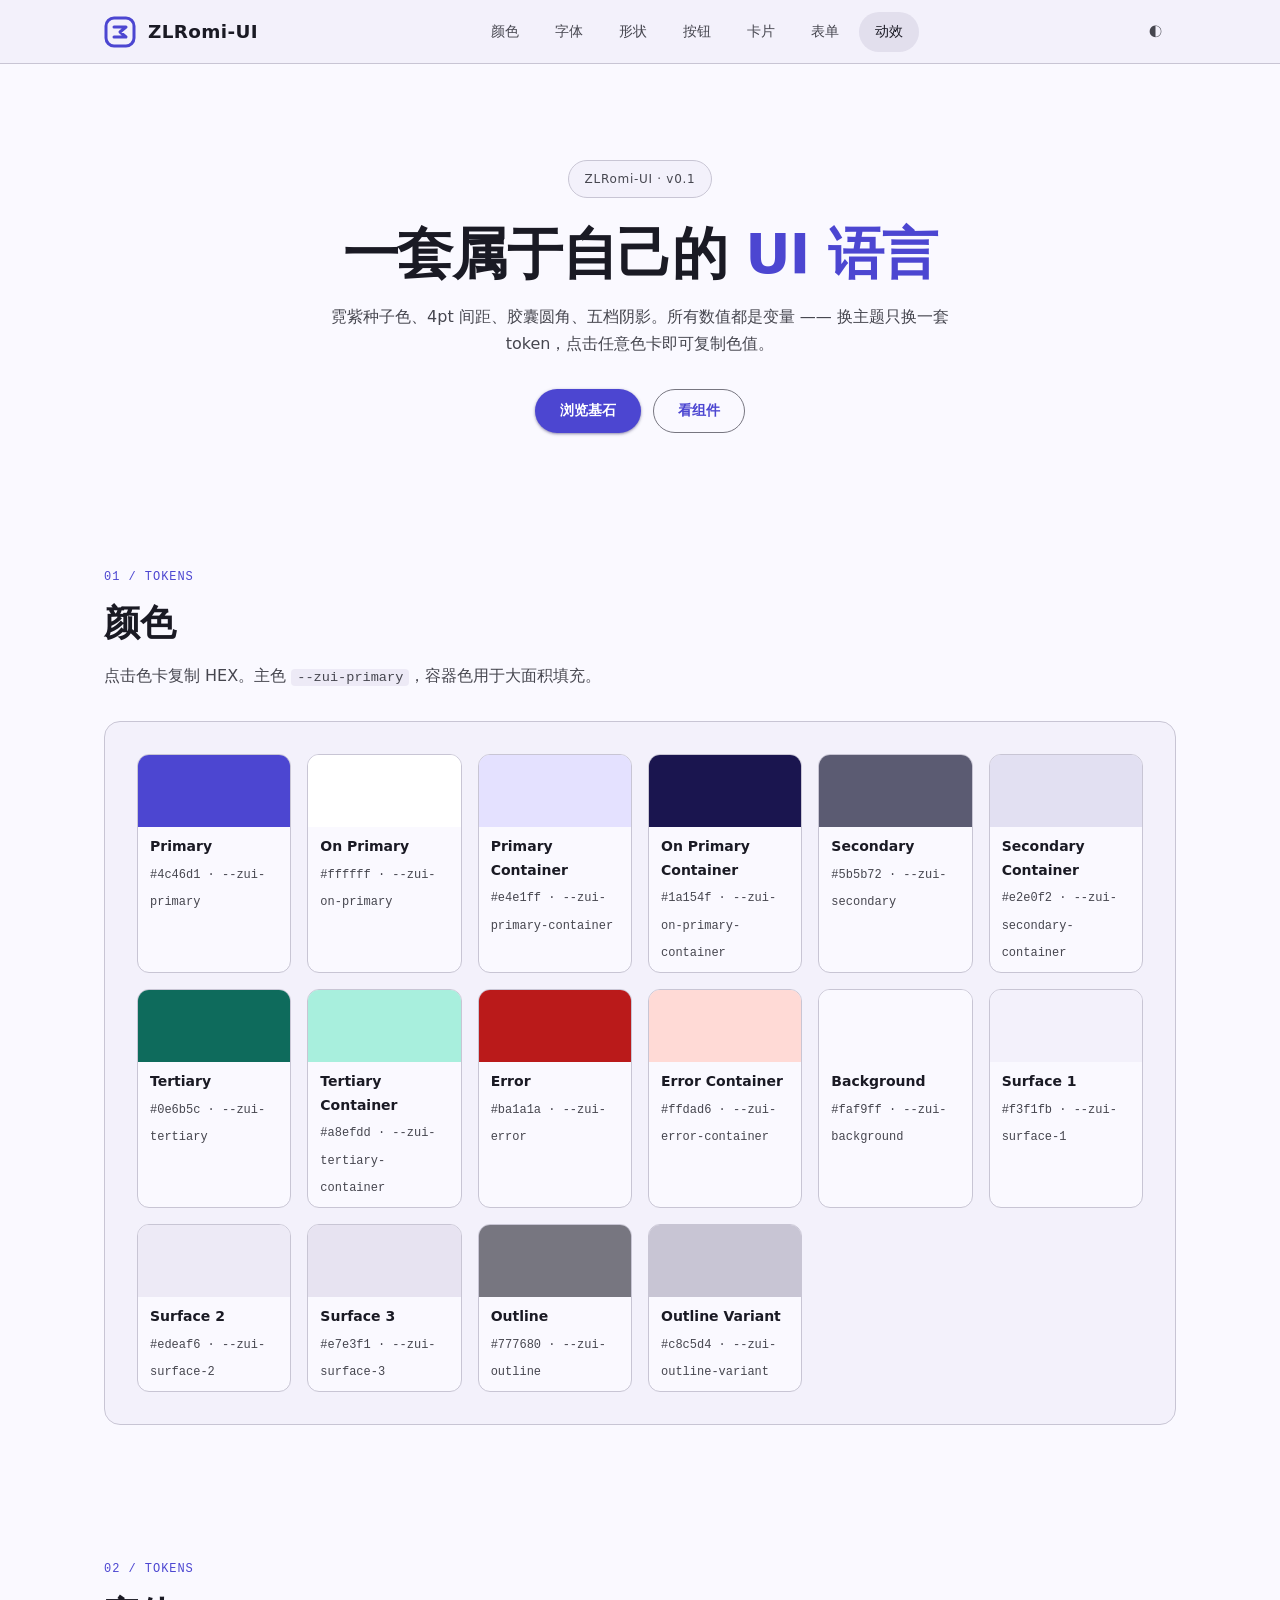
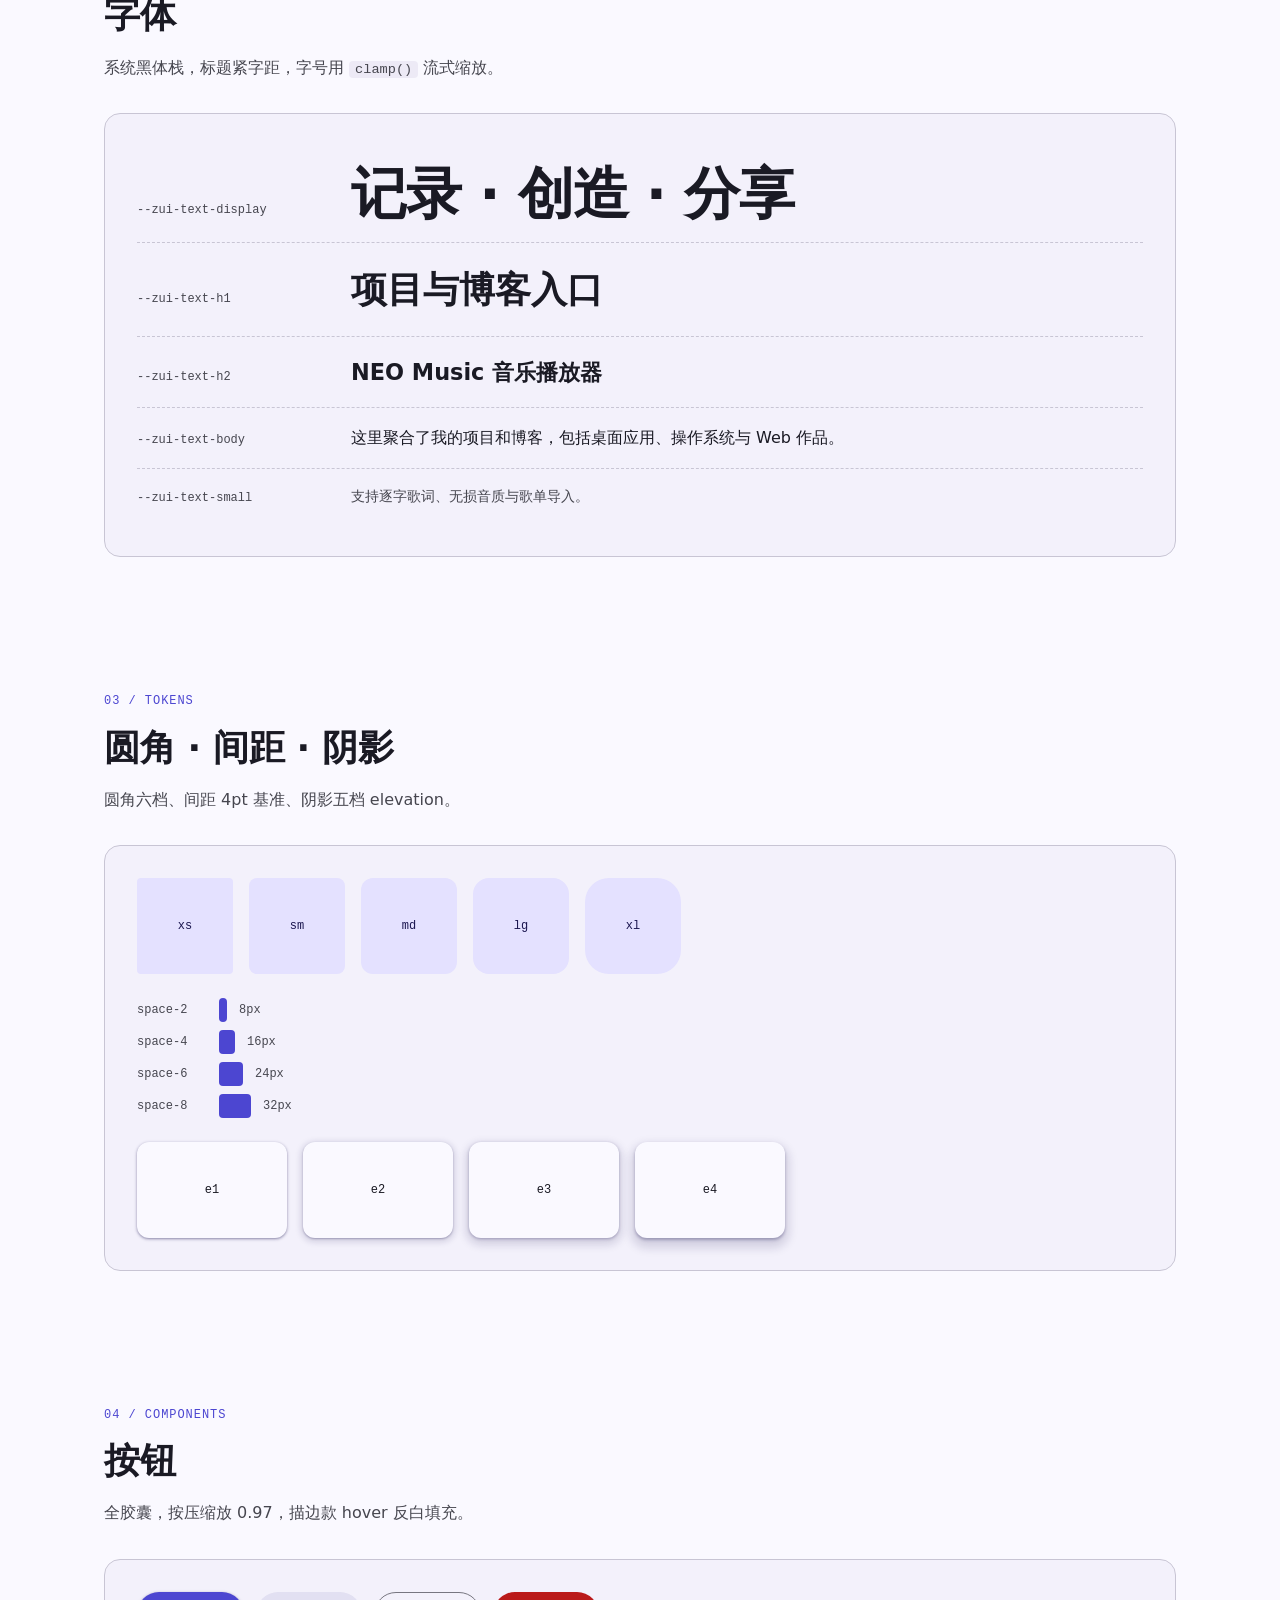
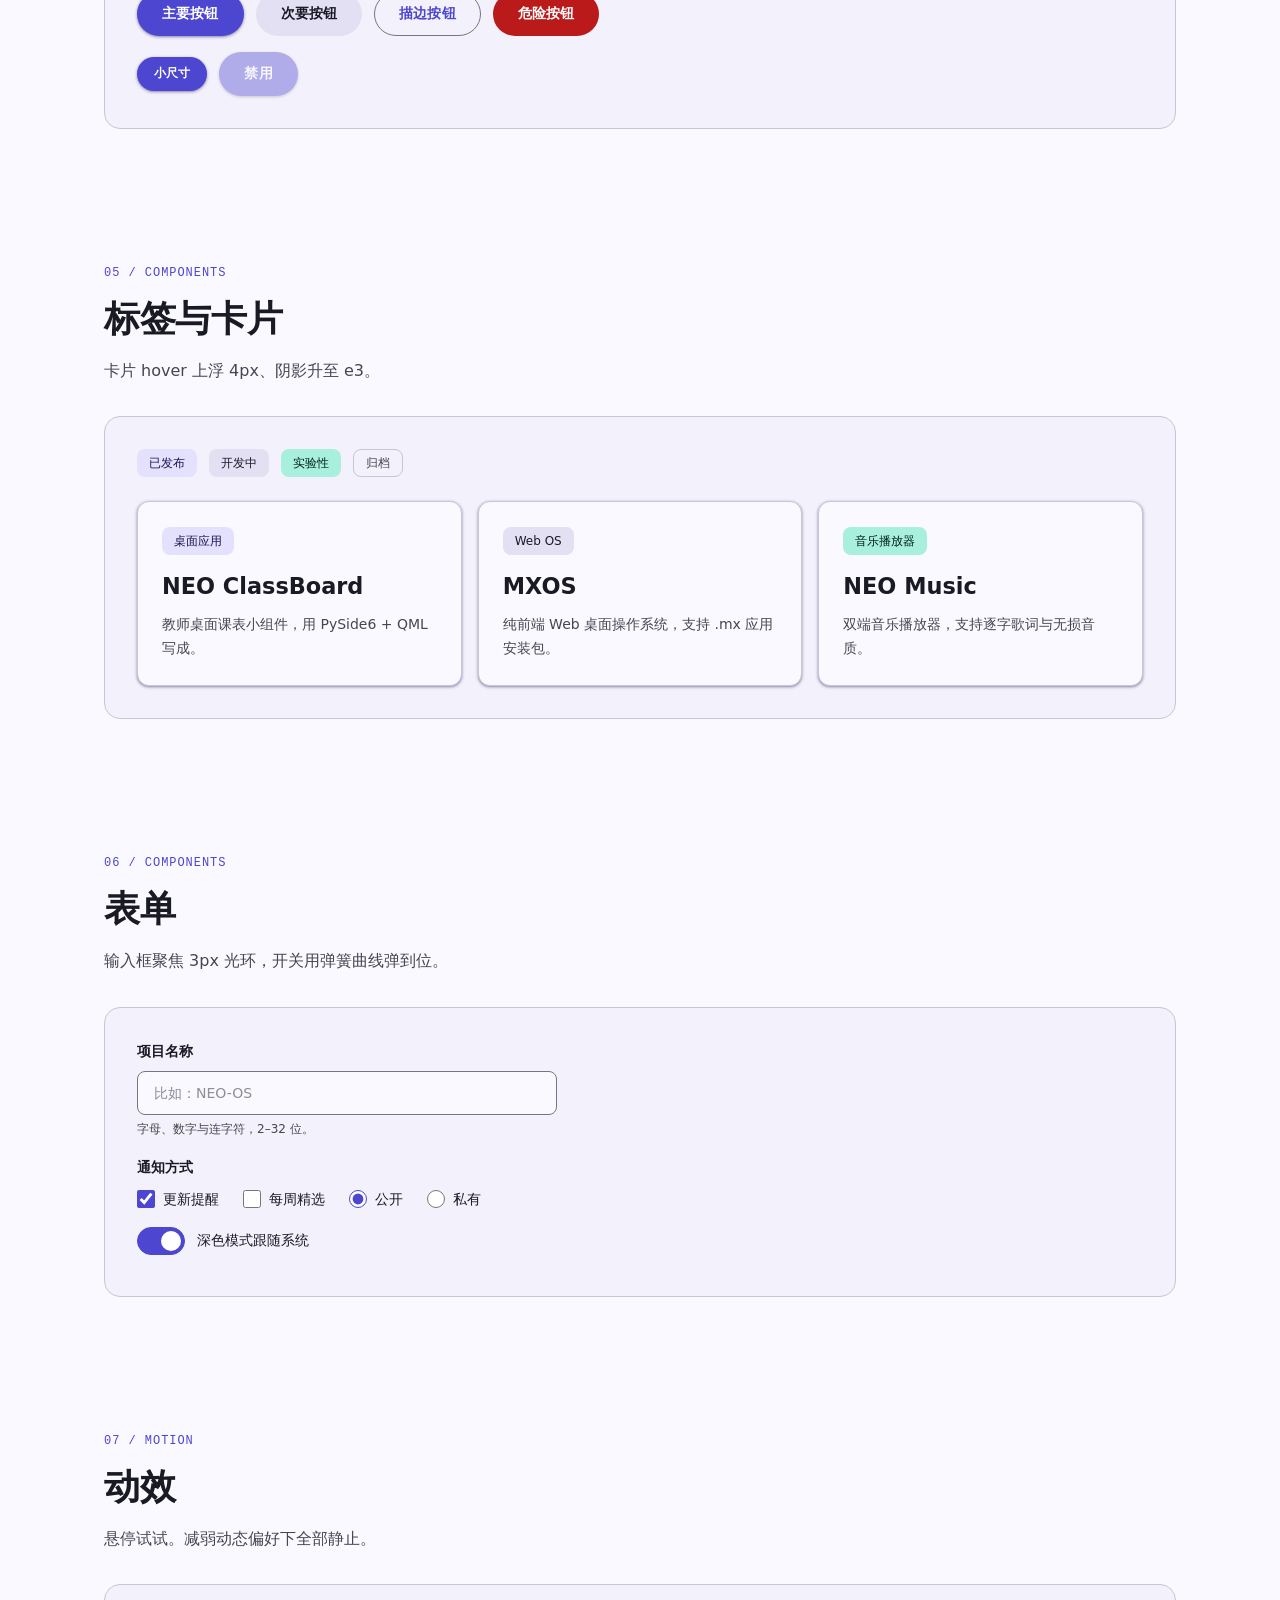
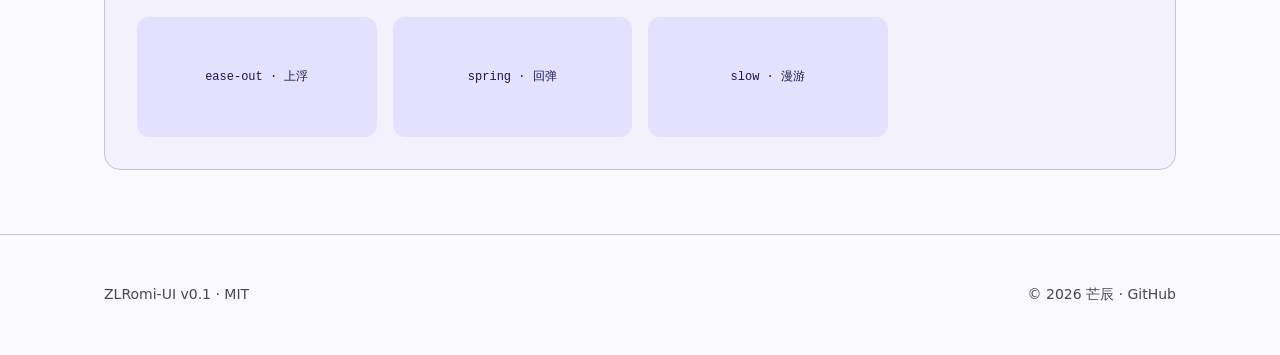
==== index.html @ 5df8fd7f "初始设计系统站：tokens、组件展示、明暗主题、动效" ====
<!DOCTYPE html>
<html lang="zh-CN" data-theme="light">
<head>
  <meta charset="UTF-8">
  <meta name="viewport" content="width=device-width, initial-scale=1.0">
  <meta name="description" content="ZLRomi-UI — 芒辰的个人 UI 设计系统：设计基石、组件与动效展示">
  <meta name="theme-color" content="#4c46d1" media="(prefers-color-scheme: light)">
  <meta name="theme-color" content="#12121a" media="(prefers-color-scheme: dark)">
  <link rel="icon" type="image/svg+xml" href="logo.svg">
  <title>ZLRomi-UI — 个人设计系统</title>
  <link rel="stylesheet" href="css/tokens.css">
  <link rel="stylesheet" href="css/components.css">
</head>
<body id="top">
  <header class="zui-header">
    <div class="zui-container zui-header-inner">
      <a href="#top" class="zui-brand">
        <svg class="zui-logo" width="32" height="32" viewBox="0 0 32 32" fill="none" xmlns="http://www.w3.org/2000/svg" aria-hidden="true">
          <rect x="2" y="2" width="28" height="28" rx="8" stroke="currentColor" stroke-width="3"/>
          <path d="M10 11h12l-6 5 6 5H10" stroke="currentColor" stroke-width="3" stroke-linecap="round" stroke-linejoin="round"/>
        </svg>
        <span>ZLRomi-UI</span>
      </a>
      <nav class="zui-nav" aria-label="主导航">
        <a href="#color" class="zui-nav-link">颜色</a>
        <a href="#type" class="zui-nav-link">字体</a>
        <a href="#shape" class="zui-nav-link">形状</a>
        <a href="#buttons" class="zui-nav-link">按钮</a>
        <a href="#cards" class="zui-nav-link">卡片</a>
        <a href="#forms" class="zui-nav-link">表单</a>
        <a href="#motion" class="zui-nav-link">动效</a>
      </nav>
      <div>
        <button class="zui-icon-btn" id="themeToggle" aria-label="切换主题" title="切换主题">◐</button>
        <button class="zui-icon-btn zui-menu-btn" id="menuToggle" aria-label="打开菜单" aria-expanded="false">☰</button>
      </div>
    </div>
  </header>

  <main>
    <section class="zui-hero">
      <div class="zui-container">
        <span class="zui-eyebrow">ZLRomi-UI · v0.1</span>
        <h1 class="zui-hero-title">一套属于自己的 <span class="accent">UI 语言</span></h1>
        <p class="zui-hero-sub">
          霓紫种子色、4pt 间距、胶囊圆角、五档阴影。所有数值都是变量 ——
          换主题只换一套 token，点击任意色卡即可复制色值。
        </p>
        <div class="zui-hero-actions">
          <a href="#color" class="zui-btn zui-btn-primary">浏览基石</a>
          <a href="#buttons" class="zui-btn zui-btn-outline">看组件</a>
        </div>
      </div>
    </section>

    <section class="zui-section" id="color">
      <div class="zui-container">
        <div class="zui-section-head zui-reveal">
          <span class="zui-section-index">01 / TOKENS</span>
          <h2 class="zui-section-title">颜色</h2>
          <p class="zui-section-desc">点击色卡复制 HEX。主色 <code>--zui-primary</code>，容器色用于大面积填充。</p>
        </div>
        <div class="zui-demo zui-reveal" style="--zui-reveal-delay: 80ms">
          <div class="zui-swatches" id="swatches"></div>
        </div>
      </div>
    </section>

    <section class="zui-section" id="type">
      <div class="zui-container">
        <div class="zui-section-head zui-reveal">
          <span class="zui-section-index">02 / TOKENS</span>
          <h2 class="zui-section-title">字体</h2>
          <p class="zui-section-desc">系统黑体栈，标题紧字距，字号用 <code>clamp()</code> 流式缩放。</p>
        </div>
        <div class="zui-demo zui-reveal" style="--zui-reveal-delay: 80ms">
          <div class="zui-type-row"><span class="zui-type-tag">--zui-text-display</span><span class="zui-type-display">记录 · 创造 · 分享</span></div>
          <div class="zui-type-row"><span class="zui-type-tag">--zui-text-h1</span><span class="zui-type-h1">项目与博客入口</span></div>
          <div class="zui-type-row"><span class="zui-type-tag">--zui-text-h2</span><span class="zui-type-h2">NEO Music 音乐播放器</span></div>
          <div class="zui-type-row"><span class="zui-type-tag">--zui-text-body</span><span class="zui-type-body">这里聚合了我的项目和博客，包括桌面应用、操作系统与 Web 作品。</span></div>
          <div class="zui-type-row"><span class="zui-type-tag">--zui-text-small</span><span class="zui-type-small">支持逐字歌词、无损音质与歌单导入。</span></div>
        </div>
      </div>
    </section>

    <section class="zui-section" id="shape">
      <div class="zui-container">
        <div class="zui-section-head zui-reveal">
          <span class="zui-section-index">03 / TOKENS</span>
          <h2 class="zui-section-title">圆角 · 间距 · 阴影</h2>
          <p class="zui-section-desc">圆角六档、间距 4pt 基准、阴影五档 elevation。</p>
        </div>
        <div class="zui-demo zui-reveal" style="--zui-reveal-delay: 80ms">
          <div class="zui-shape-row" style="margin-bottom: 24px">
            <div class="zui-shape-box" style="border-radius: var(--zui-radius-xs)">xs</div>
            <div class="zui-shape-box" style="border-radius: var(--zui-radius-sm)">sm</div>
            <div class="zui-shape-box" style="border-radius: var(--zui-radius-md)">md</div>
            <div class="zui-shape-box" style="border-radius: var(--zui-radius-lg)">lg</div>
            <div class="zui-shape-box" style="border-radius: var(--zui-radius-xl)">xl</div>
          </div>
          <div style="margin-bottom: 24px">
            <div class="zui-space-bar"><span style="min-width: 70px">space-2</span><div class="zui-space-block" style="width: var(--zui-space-2)"></div><span>8px</span></div>
            <div class="zui-space-bar"><span style="min-width: 70px">space-4</span><div class="zui-space-block" style="width: var(--zui-space-4)"></div><span>16px</span></div>
            <div class="zui-space-bar"><span style="min-width: 70px">space-6</span><div class="zui-space-block" style="width: var(--zui-space-6)"></div><span>24px</span></div>
            <div class="zui-space-bar"><span style="min-width: 70px">space-8</span><div class="zui-space-block" style="width: var(--zui-space-8)"></div><span>32px</span></div>
          </div>
          <div class="zui-elev-row">
            <div class="zui-elev-box" style="box-shadow: var(--zui-elevation-1)">e1</div>
            <div class="zui-elev-box" style="box-shadow: var(--zui-elevation-2)">e2</div>
            <div class="zui-elev-box" style="box-shadow: var(--zui-elevation-3)">e3</div>
            <div class="zui-elev-box" style="box-shadow: var(--zui-elevation-4)">e4</div>
          </div>
        </div>
      </div>
    </section>

    <section class="zui-section" id="buttons">
      <div class="zui-container">
        <div class="zui-section-head zui-reveal">
          <span class="zui-section-index">04 / COMPONENTS</span>
          <h2 class="zui-section-title">按钮</h2>
          <p class="zui-section-desc">全胶囊，按压缩放 0.97，描边款 hover 反白填充。</p>
        </div>
        <div class="zui-demo zui-reveal" style="--zui-reveal-delay: 80ms">
          <div class="zui-btn-row">
            <button class="zui-btn zui-btn-primary">主要按钮</button>
            <button class="zui-btn zui-btn-secondary">次要按钮</button>
            <button class="zui-btn zui-btn-outline">描边按钮</button>
            <button class="zui-btn zui-btn-danger">危险按钮</button>
          </div>
          <div class="zui-btn-row">
            <button class="zui-btn zui-btn-primary zui-btn-sm">小尺寸</button>
            <button class="zui-btn zui-btn-primary" disabled>禁用</button>
          </div>
        </div>
      </div>
    </section>

    <section class="zui-section" id="cards">
      <div class="zui-container">
        <div class="zui-section-head zui-reveal">
          <span class="zui-section-index">05 / COMPONENTS</span>
          <h2 class="zui-section-title">标签与卡片</h2>
          <p class="zui-section-desc">卡片 hover 上浮 4px、阴影升至 e3。</p>
        </div>
        <div class="zui-demo zui-reveal" style="--zui-reveal-delay: 80ms">
          <div class="zui-btn-row" style="margin-bottom: 24px">
            <span class="zui-chip zui-chip-primary">已发布</span>
            <span class="zui-chip zui-chip-secondary">开发中</span>
            <span class="zui-chip zui-chip-tertiary">实验性</span>
            <span class="zui-chip zui-chip-outline">归档</span>
          </div>
          <div class="zui-cards">
            <article class="zui-card">
              <span class="zui-chip zui-chip-primary">桌面应用</span>
              <h3 class="zui-card-title">NEO ClassBoard</h3>
              <p class="zui-card-text">教师桌面课表小组件，用 PySide6 + QML 写成。</p>
            </article>
            <article class="zui-card">
              <span class="zui-chip zui-chip-secondary">Web OS</span>
              <h3 class="zui-card-title">MXOS</h3>
              <p class="zui-card-text">纯前端 Web 桌面操作系统，支持 .mx 应用安装包。</p>
            </article>
            <article class="zui-card">
              <span class="zui-chip zui-chip-tertiary">音乐播放器</span>
              <h3 class="zui-card-title">NEO Music</h3>
              <p class="zui-card-text">双端音乐播放器，支持逐字歌词与无损音质。</p>
            </article>
          </div>
        </div>
      </div>
    </section>

    <section class="zui-section" id="forms">
      <div class="zui-container">
        <div class="zui-section-head zui-reveal">
          <span class="zui-section-index">06 / COMPONENTS</span>
          <h2 class="zui-section-title">表单</h2>
          <p class="zui-section-desc">输入框聚焦 3px 光环，开关用弹簧曲线弹到位。</p>
        </div>
        <div class="zui-demo zui-reveal" style="--zui-reveal-delay: 80ms">
          <div class="zui-field">
            <label class="zui-label" for="demoInput">项目名称</label>
            <input class="zui-input" id="demoInput" type="text" placeholder="比如：NEO-OS">
            <p class="zui-hint">字母、数字与连字符，2–32 位。</p>
          </div>
          <div class="zui-field">
            <span class="zui-label">通知方式</span>
            <div class="zui-check-row">
              <label class="zui-check"><input type="checkbox" checked> 更新提醒</label>
              <label class="zui-check"><input type="checkbox"> 每周精选</label>
              <label class="zui-check"><input type="radio" name="ch" checked> 公开</label>
              <label class="zui-check"><input type="radio" name="ch"> 私有</label>
            </div>
          </div>
          <div class="zui-field">
            <label class="zui-switch"><input type="checkbox" checked><span class="zui-switch-track"></span>深色模式跟随系统</label>
          </div>
        </div>
      </div>
    </section>

    <section class="zui-section" id="motion">
      <div class="zui-container">
        <div class="zui-section-head zui-reveal">
          <span class="zui-section-index">07 / MOTION</span>
          <h2 class="zui-section-title">动效</h2>
          <p class="zui-section-desc">悬停试试。减弱动态偏好下全部静止。</p>
        </div>
        <div class="zui-demo zui-reveal" style="--zui-reveal-delay: 80ms">
          <div class="zui-motion-grid">
            <div class="zui-motion-box zui-motion-base">ease-out · 上浮</div>
            <div class="zui-motion-box zui-motion-spring">spring · 回弹</div>
            <div class="zui-motion-box zui-motion-slow">slow · 漫游</div>
          </div>
        </div>
      </div>
    </section>
  </main>

  <footer class="zui-footer">
    <div class="zui-container zui-footer-inner">
      <span>ZLRomi-UI v0.1 · MIT</span>
      <span>© <span id="year">2026</span> 芒辰 · <a href="https://github.com/ZLRomi/ZLRomi-UI">GitHub</a></span>
    </div>
  </footer>

  <div class="zui-toast" id="toast" role="status" aria-live="polite"></div>

  <script src="js/main.js" defer></script>
</body>
</html>
---- css/tokens.css ----
/* ============================================================
 * ZLRomi-UI v0.1 — 设计基石（Design Tokens）
 * 命名空间：--zui-*
 * 品牌种子色：霓紫 Indigo（区别于 NEO CN 的深绿）
 * 明暗两套，用 [data-theme] 切换，JS 负责持久化
 * ============================================================ */

:root {
  /* ---------- 品牌 ---------- */
  --zui-brand-seed: #4c46d1;
  --zui-brand-name: "ZLRomi-UI";

  /* ---------- 主色（浅色） ---------- */
  --zui-primary: #4c46d1;
  --zui-on-primary: #ffffff;
  --zui-primary-container: #e4e1ff;
  --zui-on-primary-container: #1a154f;

  --zui-secondary: #5b5b72;
  --zui-on-secondary: #ffffff;
  --zui-secondary-container: #e2e0f2;
  --zui-on-secondary-container: #191926;

  --zui-tertiary: #0e6b5c;
  --zui-on-tertiary: #ffffff;
  --zui-tertiary-container: #a8efdd;
  --zui-on-tertiary-container: #002019;

  --zui-error: #ba1a1a;
  --zui-on-error: #ffffff;
  --zui-error-container: #ffdad6;
  --zui-on-error-container: #410002;

  /* ---------- 表面（浅色） ---------- */
  --zui-background: #faf9ff;
  --zui-on-background: #1a1a24;
  --zui-surface: #faf9ff;
  --zui-on-surface: #1a1a24;
  --zui-surface-variant: #e4e1ec;
  --zui-on-surface-variant: #46464f;
  --zui-surface-1: #f3f1fb;
  --zui-surface-2: #edeaf6;
  --zui-surface-3: #e7e3f1;
  --zui-outline: #777680;
  --zui-outline-variant: #c8c5d4;

  /* ---------- 字体 ---------- */
  --zui-font-sans: "PingFang SC", "Hiragino Sans GB", "Microsoft YaHei",
    system-ui, -apple-system, "Segoe UI", sans-serif;
  --zui-font-mono: "JetBrains Mono", "Cascadia Code", Consolas,
    "Noto Sans Mono", monospace;

  --zui-text-display: clamp(2.5rem, 5vw, 3.5rem);
  --zui-text-h1: clamp(1.75rem, 3vw, 2.25rem);
  --zui-text-h2: 1.4rem;
  --zui-text-body: 1rem;
  --zui-text-small: 0.875rem;
  --zui-text-caption: 0.75rem;

  /* ---------- 间距（4pt 基准） ---------- */
  --zui-space-1: 4px;
  --zui-space-2: 8px;
  --zui-space-3: 12px;
  --zui-space-4: 16px;
  --zui-space-6: 24px;
  --zui-space-8: 32px;
  --zui-space-12: 48px;
  --zui-space-16: 64px;
  --zui-space-24: 96px;

  /* ---------- 圆角 ---------- */
  --zui-radius-xs: 4px;
  --zui-radius-sm: 8px;
  --zui-radius-md: 12px;
  --zui-radius-lg: 16px;
  --zui-radius-xl: 24px;
  --zui-radius-full: 9999px;

  /* ---------- 阴影（elevation） ---------- */
  --zui-elevation-0: none;
  --zui-elevation-1: 0 1px 2px rgb(26 21 79 / 0.3), 0 1px 3px 1px rgb(26 21 79 / 0.15);
  --zui-elevation-2: 0 1px 2px rgb(26 21 79 / 0.3), 0 2px 6px 2px rgb(26 21 79 / 0.15);
  --zui-elevation-3: 0 1px 3px rgb(26 21 79 / 0.3), 0 4px 8px 3px rgb(26 21 79 / 0.15);
  --zui-elevation-4: 0 2px 3px rgb(26 21 79 / 0.3), 0 6px 10px 4px rgb(26 21 79 / 0.15);
  --zui-elevation-5: 0 4px 4px rgb(26 21 79 / 0.3), 0 8px 12px 6px rgb(26 21 79 / 0.15);

  /* ---------- 状态层 ---------- */
  --zui-state-hover: rgb(26 21 79 / 0.08);
  --zui-state-focus: rgb(26 21 79 / 0.12);
  --zui-state-pressed: rgb(26 21 79 / 0.12);

  /* ---------- 动效 ---------- */
  --zui-duration-fast: 150ms;
  --zui-duration-base: 250ms;
  --zui-duration-slow: 400ms;
  --zui-ease-out: cubic-bezier(0.2, 0, 0, 1);
  --zui-ease-spring: cubic-bezier(0.34, 1.4, 0.4, 1);

  /* ---------- 布局 ---------- */
  --zui-container-max: 1120px;
  --zui-header-height: 64px;
}

/* ---------- 深色 ---------- */
[data-theme="dark"] {
  --zui-primary: #c6c2ff;
  --zui-on-primary: #2b2670;
  --zui-primary-container: #3e3891;
  --zui-on-primary-container: #e4e1ff;

  --zui-secondary: #c6c3d9;
  --zui-on-secondary: #2e2e42;
  --zui-secondary-container: #44445c;
  --zui-on-secondary-container: #e2e0f2;

  --zui-tertiary: #7cd8c3;
  --zui-on-tertiary: #00382d;
  --zui-tertiary-container: #005046;
  --zui-on-tertiary-container: #a8efdd;

  --zui-error: #ffb4ab;
  --zui-on-error: #690005;
  --zui-error-container: #93000a;
  --zui-on-error-container: #ffdad6;

  --zui-background: #12121a;
  --zui-on-background: #e4e1ec;
  --zui-surface: #12121a;
  --zui-on-surface: #e4e1ec;
  --zui-surface-variant: #46464f;
  --zui-on-surface-variant: #c8c5d4;
  --zui-surface-1: #1a1a24;
  --zui-surface-2: #1e1e2a;
  --zui-surface-3: #232330;
  --zui-outline: #8f8e9e;
  --zui-outline-variant: #46464f;

  --zui-state-hover: rgb(255 255 255 / 0.08);
  --zui-state-focus: rgb(255 255 255 / 0.12);
  --zui-state-pressed: rgb(255 255 255 / 0.12);
}
---- css/components.css ----
/* ============================================================
 * ZLRomi-UI v0.1 — 组件与布局（消费 tokens.css 的变量）
 * ============================================================ */

* {
  margin: 0;
  padding: 0;
  box-sizing: border-box;
}

html {
  scroll-behavior: smooth;
}

body {
  font-family: var(--zui-font-sans);
  background: var(--zui-background);
  color: var(--zui-on-background);
  line-height: 1.7;
  animation: zui-page-in var(--zui-duration-slow) var(--zui-ease-out) both;
  transition: background-color var(--zui-duration-base) var(--zui-ease-out),
    color var(--zui-duration-base) var(--zui-ease-out);
}

@keyframes zui-page-in {
  from { opacity: 0; }
  to { opacity: 1; }
}

.zui-container {
  width: 100%;
  max-width: var(--zui-container-max);
  margin: 0 auto;
  padding: 0 var(--zui-space-6);
}

a {
  color: inherit;
  text-decoration: none;
}

code {
  font-family: var(--zui-font-mono);
  font-size: 0.85em;
  background: var(--zui-surface-2);
  border-radius: var(--zui-radius-xs);
  padding: 1px 6px;
}

/* ---------- 顶栏 ---------- */
.zui-header {
  position: sticky;
  top: 0;
  z-index: 100;
  height: var(--zui-header-height);
  background: var(--zui-surface-1);
  border-bottom: 1px solid var(--zui-outline-variant);
}

.zui-header-inner {
  height: var(--zui-header-height);
  display: flex;
  align-items: center;
  justify-content: space-between;
  gap: var(--zui-space-4);
}

.zui-brand {
  display: flex;
  align-items: center;
  gap: var(--zui-space-3);
  font-weight: 700;
  font-size: 1.15rem;
  letter-spacing: 0.02em;
}

.zui-logo {
  color: var(--zui-primary);
  transition: transform var(--zui-duration-base) var(--zui-ease-spring);
}

.zui-brand:hover .zui-logo {
  transform: rotate(-8deg) scale(1.06);
}

.zui-nav {
  display: flex;
  gap: var(--zui-space-1);
}

.zui-nav-link {
  font-size: var(--zui-text-small);
  font-weight: 500;
  color: var(--zui-on-surface-variant);
  padding: var(--zui-space-2) var(--zui-space-4);
  border-radius: var(--zui-radius-full);
  transition: background-color var(--zui-duration-fast) var(--zui-ease-out),
    color var(--zui-duration-fast) var(--zui-ease-out);
}

.zui-nav-link:hover {
  color: var(--zui-on-surface);
  background: var(--zui-state-hover);
}

.zui-nav-link.is-active {
  color: var(--zui-on-surface);
  background: var(--zui-state-hover);
}

.zui-icon-btn {
  display: inline-flex;
  align-items: center;
  justify-content: center;
  width: 40px;
  height: 40px;
  border: none;
  border-radius: 50%;
  background: transparent;
  color: var(--zui-on-surface-variant);
  cursor: pointer;
  transition: background-color var(--zui-duration-fast) var(--zui-ease-out),
    transform var(--zui-duration-fast) var(--zui-ease-out);
}

.zui-icon-btn:hover {
  background: var(--zui-state-hover);
  color: var(--zui-on-surface);
}

.zui-icon-btn:active {
  transform: scale(0.92);
}

.zui-menu-btn {
  display: none;
}

/* ---------- Hero ---------- */
.zui-hero {
  padding: var(--zui-space-24) 0 var(--zui-space-16);
  text-align: center;
  scroll-margin-top: var(--zui-header-height);
}

.zui-eyebrow {
  display: inline-flex;
  align-items: center;
  padding: var(--zui-space-2) var(--zui-space-4);
  margin-bottom: var(--zui-space-6);
  border: 1px solid var(--zui-outline-variant);
  border-radius: var(--zui-radius-full);
  background: var(--zui-surface-1);
  color: var(--zui-on-surface-variant);
  font-size: var(--zui-text-caption);
  font-weight: 500;
  letter-spacing: 0.06em;
}

.zui-hero-title,
.zui-hero-sub,
.zui-hero-actions {
  opacity: 0;
}

body.is-loaded .zui-hero-title {
  animation: zui-rise-in 0.7s var(--zui-ease-out) 0.05s both;
}

body.is-loaded .zui-hero-sub {
  animation: zui-rise-in 0.7s var(--zui-ease-out) 0.16s both;
}

body.is-loaded .zui-hero-actions {
  animation: zui-rise-in 0.7s var(--zui-ease-out) 0.28s both;
}

@keyframes zui-rise-in {
  from {
    opacity: 0;
    transform: translateY(22px);
    filter: blur(4px);
  }
  to {
    opacity: 1;
    transform: translateY(0);
    filter: blur(0);
  }
}

.zui-hero-title {
  font-size: var(--zui-text-display);
  font-weight: 700;
  letter-spacing: -0.02em;
  line-height: 1.15;
  margin-bottom: var(--zui-space-4);
}

.zui-hero-title .accent {
  color: var(--zui-primary);
}

.zui-hero-sub {
  max-width: 620px;
  margin: 0 auto var(--zui-space-8);
  color: var(--zui-on-surface-variant);
}

.zui-hero-actions {
  display: flex;
  gap: var(--zui-space-3);
  justify-content: center;
  flex-wrap: wrap;
}

/* ---------- 区块 ---------- */
.zui-section {
  padding: var(--zui-space-16) 0;
  scroll-margin-top: var(--zui-header-height);
}

.zui-section-head {
  margin-bottom: var(--zui-space-8);
}

.zui-section-index {
  font-family: var(--zui-font-mono);
  font-size: var(--zui-text-caption);
  color: var(--zui-primary);
  letter-spacing: 0.08em;
}

.zui-section-title {
  font-size: var(--zui-text-h1);
  font-weight: 700;
  letter-spacing: -0.01em;
  margin: var(--zui-space-1) 0 var(--zui-space-2);
}

.zui-section-desc {
  color: var(--zui-on-surface-variant);
  max-width: 640px;
}

.zui-demo {
  background: var(--zui-surface-1);
  border: 1px solid var(--zui-outline-variant);
  border-radius: var(--zui-radius-lg);
  padding: var(--zui-space-8);
}

/* ---------- 色板 ---------- */
.zui-swatches {
  display: grid;
  grid-template-columns: repeat(auto-fill, minmax(150px, 1fr));
  gap: var(--zui-space-4);
}

.zui-swatch {
  border: 1px solid var(--zui-outline-variant);
  border-radius: var(--zui-radius-md);
  overflow: hidden;
  cursor: pointer;
  background: var(--zui-surface);
  transition: transform var(--zui-duration-base) var(--zui-ease-out),
    box-shadow var(--zui-duration-base) var(--zui-ease-out);
}

.zui-swatch:hover {
  transform: translateY(-3px);
  box-shadow: var(--zui-elevation-2);
}

.zui-swatch-chip {
  height: 72px;
}

.zui-swatch-meta {
  padding: var(--zui-space-2) var(--zui-space-3);
}

.zui-swatch-name {
  display: block;
  font-size: var(--zui-text-small);
  font-weight: 600;
}

.zui-swatch-value {
  font-family: var(--zui-font-mono);
  font-size: var(--zui-text-caption);
  color: var(--zui-on-surface-variant);
}

/* ---------- 字体 ---------- */
.zui-type-row {
  padding: var(--zui-space-4) 0;
  border-bottom: 1px dashed var(--zui-outline-variant);
  display: flex;
  align-items: baseline;
  gap: var(--zui-space-6);
  flex-wrap: wrap;
}

.zui-type-row:last-child {
  border-bottom: none;
}

.zui-type-tag {
  min-width: 190px;
  font-family: var(--zui-font-mono);
  font-size: var(--zui-text-caption);
  color: var(--zui-on-surface-variant);
}

.zui-type-display { font-size: var(--zui-text-display); font-weight: 700; letter-spacing: -0.02em; line-height: 1.15; }
.zui-type-h1 { font-size: var(--zui-text-h1); font-weight: 700; }
.zui-type-h2 { font-size: var(--zui-text-h2); font-weight: 600; }
.zui-type-body { font-size: var(--zui-text-body); }
.zui-type-small { font-size: var(--zui-text-small); color: var(--zui-on-surface-variant); }

/* ---------- 圆角 / 间距 / 阴影 ---------- */
.zui-shape-row,
.zui-elev-row {
  display: flex;
  gap: var(--zui-space-4);
  flex-wrap: wrap;
  align-items: flex-end;
}

.zui-shape-box {
  width: 96px;
  height: 96px;
  background: var(--zui-primary-container);
  color: var(--zui-on-primary-container);
  display: flex;
  align-items: center;
  justify-content: center;
  font-family: var(--zui-font-mono);
  font-size: var(--zui-text-caption);
}

.zui-space-bar {
  display: flex;
  align-items: center;
  gap: var(--zui-space-3);
  margin-bottom: var(--zui-space-2);
  font-family: var(--zui-font-mono);
  font-size: var(--zui-text-caption);
  color: var(--zui-on-surface-variant);
}

.zui-space-block {
  height: 24px;
  background: var(--zui-primary);
  border-radius: var(--zui-radius-xs);
}

.zui-elev-box {
  width: 150px;
  height: 96px;
  background: var(--zui-surface);
  border-radius: var(--zui-radius-md);
  display: flex;
  align-items: center;
  justify-content: center;
  font-family: var(--zui-font-mono);
  font-size: var(--zui-text-caption);
}

/* ---------- 按钮 ---------- */
.zui-btn-row {
  display: flex;
  gap: var(--zui-space-3);
  flex-wrap: wrap;
  align-items: center;
  margin-bottom: var(--zui-space-4);
}

.zui-btn-row:last-child {
  margin-bottom: 0;
}

.zui-btn {
  display: inline-flex;
  align-items: center;
  justify-content: center;
  height: 44px;
  padding: 0 var(--zui-space-6);
  border-radius: var(--zui-radius-full);
  font-size: var(--zui-text-small);
  font-weight: 600;
  letter-spacing: 0.01em;
  cursor: pointer;
  border: 1px solid transparent;
  transition: background-color var(--zui-duration-fast) var(--zui-ease-out),
    color var(--zui-duration-fast) var(--zui-ease-out),
    border-color var(--zui-duration-fast) var(--zui-ease-out),
    box-shadow var(--zui-duration-base) var(--zui-ease-out),
    transform 0.15s ease;
}

.zui-btn:active {
  transform: scale(0.97);
}

.zui-btn:disabled {
  opacity: 0.4;
  cursor: not-allowed;
  transform: none;
}

.zui-btn-primary {
  background: var(--zui-primary);
  color: var(--zui-on-primary);
  box-shadow: var(--zui-elevation-1);
}

.zui-btn-primary:hover:not(:disabled) {
  box-shadow: var(--zui-elevation-2);
}

.zui-btn-secondary {
  background: var(--zui-secondary-container);
  color: var(--zui-on-secondary-container);
}

.zui-btn-outline {
  background: transparent;
  color: var(--zui-primary);
  border-color: var(--zui-outline);
}

.zui-btn-outline:hover:not(:disabled) {
  background: var(--zui-primary);
  color: var(--zui-on-primary);
  border-color: transparent;
}

.zui-btn-danger {
  background: var(--zui-error);
  color: var(--zui-on-error);
}

.zui-btn-sm {
  height: 34px;
  padding: 0 var(--zui-space-4);
  font-size: var(--zui-text-caption);
}

/* ---------- 标签 ---------- */
.zui-chip {
  display: inline-flex;
  align-items: center;
  height: 28px;
  padding: 0 var(--zui-space-3);
  border-radius: var(--zui-radius-sm);
  font-size: var(--zui-text-caption);
  font-weight: 500;
}

.zui-chip-primary { background: var(--zui-primary-container); color: var(--zui-on-primary-container); }
.zui-chip-secondary { background: var(--zui-secondary-container); color: var(--zui-on-secondary-container); }
.zui-chip-tertiary { background: var(--zui-tertiary-container); color: var(--zui-on-tertiary-container); }
.zui-chip-outline { border: 1px solid var(--zui-outline-variant); color: var(--zui-on-surface-variant); }

/* ---------- 卡片 ---------- */
.zui-cards {
  display: grid;
  grid-template-columns: repeat(auto-fill, minmax(260px, 1fr));
  gap: var(--zui-space-4);
}

.zui-card {
  background: var(--zui-surface);
  border: 1px solid var(--zui-outline-variant);
  border-radius: var(--zui-radius-md);
  padding: var(--zui-space-6);
  box-shadow: var(--zui-elevation-1);
  transition: transform var(--zui-duration-base) var(--zui-ease-out),
    box-shadow var(--zui-duration-base) var(--zui-ease-out);
}

.zui-card:hover {
  transform: translateY(-4px);
  box-shadow: var(--zui-elevation-3);
}

.zui-card-title {
  font-size: var(--zui-text-h2);
  font-weight: 600;
  margin: var(--zui-space-3) 0 var(--zui-space-2);
}

.zui-card-text {
  font-size: var(--zui-text-small);
  color: var(--zui-on-surface-variant);
}

/* ---------- 表单 ---------- */
.zui-field {
  margin-bottom: var(--zui-space-4);
  max-width: 420px;
}

.zui-field:last-child {
  margin-bottom: 0;
}

.zui-label {
  display: block;
  font-size: var(--zui-text-small);
  font-weight: 600;
  margin-bottom: var(--zui-space-2);
}

.zui-input {
  width: 100%;
  height: 44px;
  padding: 0 var(--zui-space-4);
  border: 1px solid var(--zui-outline);
  border-radius: var(--zui-radius-sm);
  background: var(--zui-surface);
  color: var(--zui-on-surface);
  font: inherit;
  font-size: var(--zui-text-small);
  outline: none;
  transition: border-color var(--zui-duration-fast) var(--zui-ease-out),
    box-shadow var(--zui-duration-fast) var(--zui-ease-out);
}

.zui-input::placeholder {
  color: var(--zui-on-surface-variant);
  opacity: 0.6;
}

.zui-input:focus {
  border-color: var(--zui-primary);
  box-shadow: 0 0 0 3px color-mix(in srgb, var(--zui-primary) 20%, transparent);
}

.zui-hint {
  font-size: var(--zui-text-caption);
  color: var(--zui-on-surface-variant);
  margin-top: var(--zui-space-1);
}

.zui-check-row {
  display: flex;
  gap: var(--zui-space-6);
  flex-wrap: wrap;
}

.zui-check {
  display: inline-flex;
  align-items: center;
  gap: var(--zui-space-2);
  font-size: var(--zui-text-small);
  cursor: pointer;
  accent-color: var(--zui-primary);
}

.zui-check input {
  width: 18px;
  height: 18px;
}

/* 开关 */
.zui-switch {
  position: relative;
  display: inline-flex;
  align-items: center;
  gap: var(--zui-space-3);
  cursor: pointer;
  font-size: var(--zui-text-small);
}

.zui-switch input {
  position: absolute;
  opacity: 0;
  pointer-events: none;
}

.zui-switch-track {
  width: 48px;
  height: 28px;
  border-radius: var(--zui-radius-full);
  background: var(--zui-surface-variant);
  border: 1px solid var(--zui-outline);
  position: relative;
  transition: background-color var(--zui-duration-base) var(--zui-ease-out),
    border-color var(--zui-duration-base) var(--zui-ease-out);
}

.zui-switch-track::after {
  content: "";
  position: absolute;
  top: 3px;
  left: 3px;
  width: 20px;
  height: 20px;
  border-radius: 50%;
  background: var(--zui-on-surface-variant);
  transition: transform var(--zui-duration-base) var(--zui-ease-spring),
    background-color var(--zui-duration-base) var(--zui-ease-out);
}

.zui-switch input:checked + .zui-switch-track {
  background: var(--zui-primary);
  border-color: var(--zui-primary);
}

.zui-switch input:checked + .zui-switch-track::after {
  transform: translateX(20px);
  background: var(--zui-on-primary);
}

.zui-switch input:focus-visible + .zui-switch-track {
  box-shadow: 0 0 0 3px color-mix(in srgb, var(--zui-primary) 25%, transparent);
}

/* ---------- 动效展示 ---------- */
.zui-motion-grid {
  display: grid;
  grid-template-columns: repeat(auto-fill, minmax(200px, 1fr));
  gap: var(--zui-space-4);
}

.zui-motion-box {
  height: 120px;
  border-radius: var(--zui-radius-md);
  background: var(--zui-primary-container);
  color: var(--zui-on-primary-container);
  display: flex;
  align-items: center;
  justify-content: center;
  font-family: var(--zui-font-mono);
  font-size: var(--zui-text-caption);
  cursor: pointer;
}

.zui-motion-base:hover {
  transition: transform var(--zui-duration-base) var(--zui-ease-out);
  transform: translateY(-6px);
}

.zui-motion-spring:hover {
  transition: transform var(--zui-duration-slow) var(--zui-ease-spring);
  transform: scale(1.06) rotate(-2deg);
}

.zui-motion-slow {
  transition: transform 1.2s var(--zui-ease-out), background-color 1.2s var(--zui-ease-out);
}

.zui-motion-slow:hover {
  transform: translateX(12px);
  background: var(--zui-tertiary-container);
  color: var(--zui-on-tertiary-container);
}

/* ---------- Toast ---------- */
.zui-toast {
  position: fixed;
  left: 50%;
  bottom: var(--zui-space-8);
  transform: translate(-50%, 16px);
  background: var(--zui-on-surface);
  color: var(--zui-surface);
  font-size: var(--zui-text-small);
  font-family: var(--zui-font-mono);
  padding: var(--zui-space-3) var(--zui-space-6);
  border-radius: var(--zui-radius-full);
  box-shadow: var(--zui-elevation-3);
  opacity: 0;
  pointer-events: none;
  transition: opacity var(--zui-duration-base) var(--zui-ease-out),
    transform var(--zui-duration-base) var(--zui-ease-out);
  z-index: 200;
}

.zui-toast.show {
  opacity: 1;
  transform: translate(-50%, 0);
}

/* ---------- 页脚 ---------- */
.zui-footer {
  padding: var(--zui-space-12) 0;
  border-top: 1px solid var(--zui-outline-variant);
  color: var(--zui-on-surface-variant);
  font-size: var(--zui-text-small);
}

.zui-footer-inner {
  display: flex;
  justify-content: space-between;
  gap: var(--zui-space-4);
  flex-wrap: wrap;
}

/* ---------- 滚动显现 ---------- */
.zui-reveal {
  opacity: 0;
  transform: translateY(26px);
  transition: opacity 0.65s var(--zui-ease-out), transform 0.65s var(--zui-ease-out);
  transition-delay: var(--zui-reveal-delay, 0ms);
}

.zui-reveal.is-visible {
  opacity: 1;
  transform: none;
}

/* ---------- 响应式 ---------- */
@media (max-width: 860px) {
  .zui-nav {
    position: fixed;
    top: var(--zui-header-height);
    left: 0;
    right: 0;
    flex-direction: column;
    gap: 0;
    padding: var(--zui-space-4) var(--zui-space-6);
    background: var(--zui-surface-1);
    border-bottom: 1px solid var(--zui-outline-variant);
    transform: translateY(-110%);
    opacity: 0;
    pointer-events: none;
    transition: transform 0.38s var(--zui-ease-out), opacity 0.28s ease;
  }

  .zui-nav.open {
    transform: none;
    opacity: 1;
    pointer-events: auto;
  }

  .zui-menu-btn {
    display: inline-flex;
  }

  .zui-demo {
    padding: var(--zui-space-4);
  }
}

@media (prefers-reduced-motion: reduce) {
  html {
    scroll-behavior: auto;
  }

  body {
    animation: none;
  }

  .zui-hero-title,
  .zui-hero-sub,
  .zui-hero-actions {
    opacity: 1;
  }

  body.is-loaded .zui-hero-title,
  body.is-loaded .zui-hero-sub,
  body.is-loaded .zui-hero-actions {
    animation: none;
  }

  .zui-reveal {
    opacity: 1;
    transform: none;
    transition: none;
  }
}
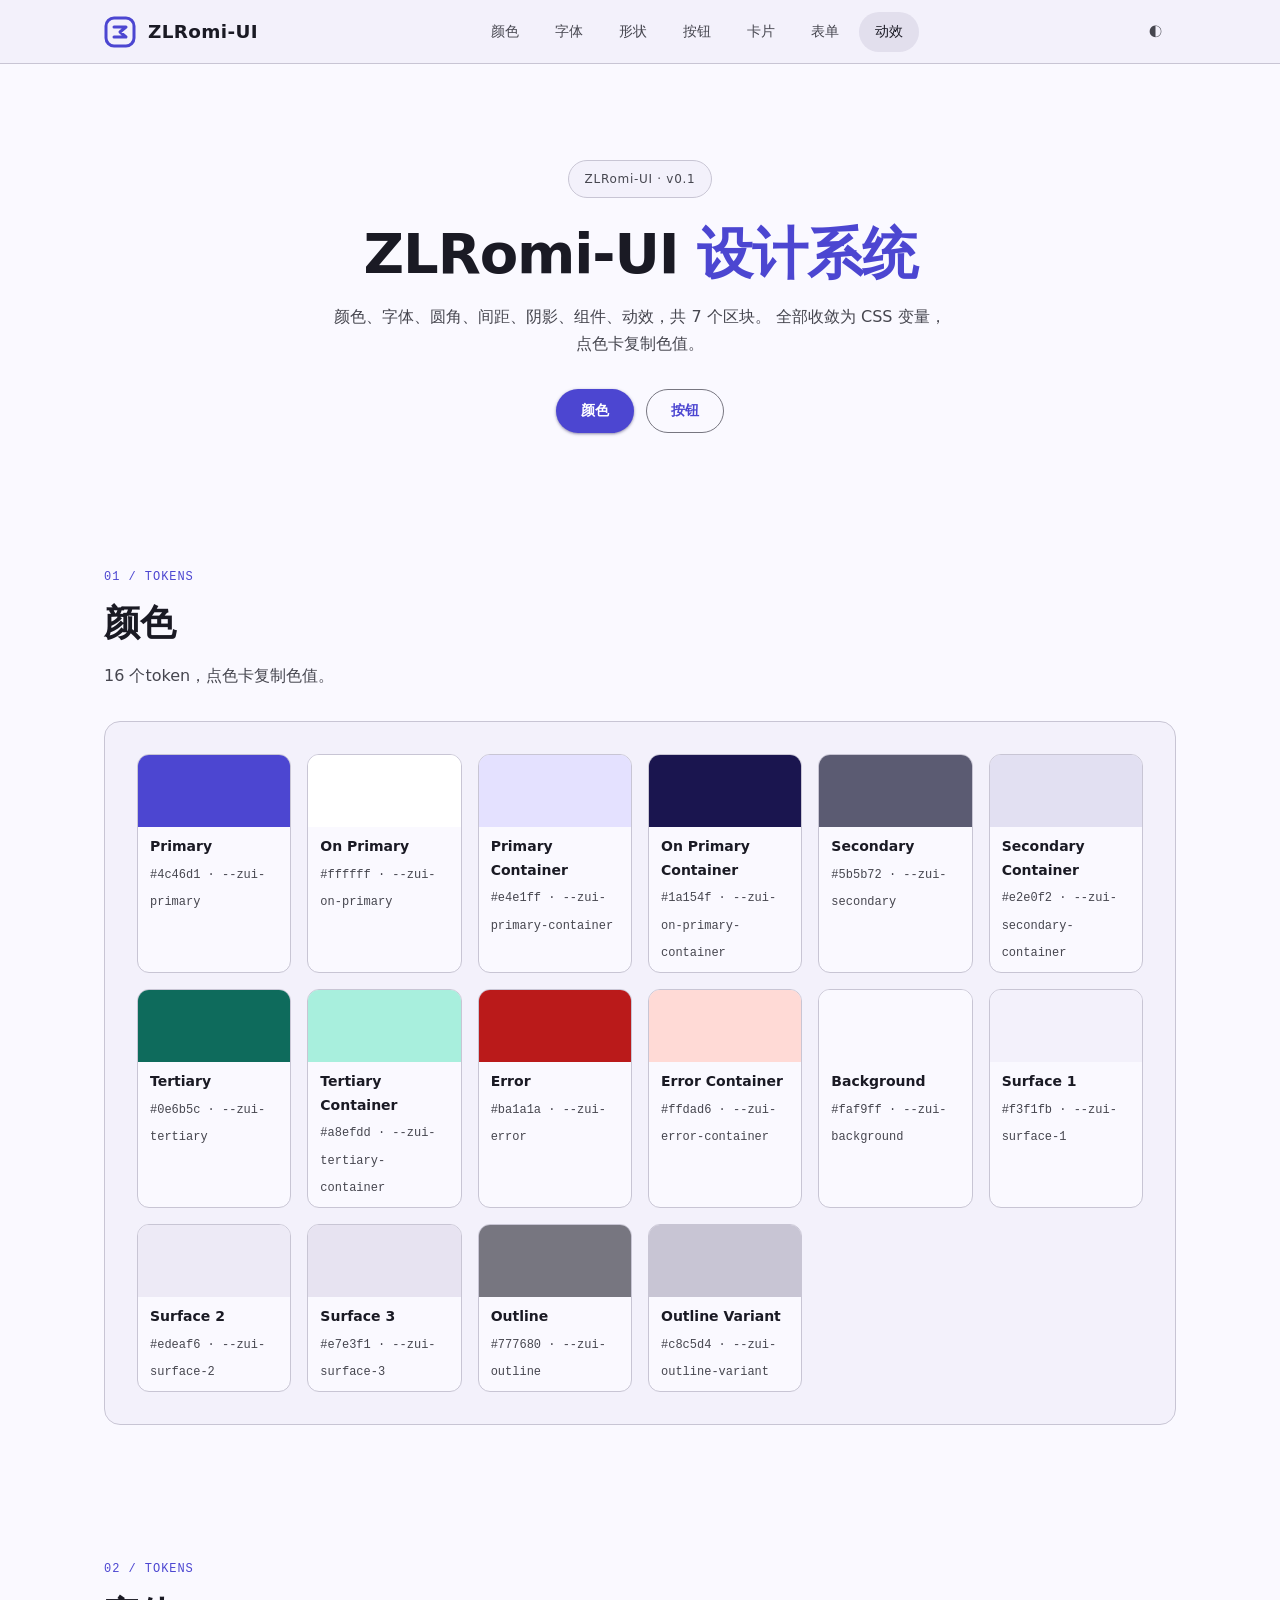
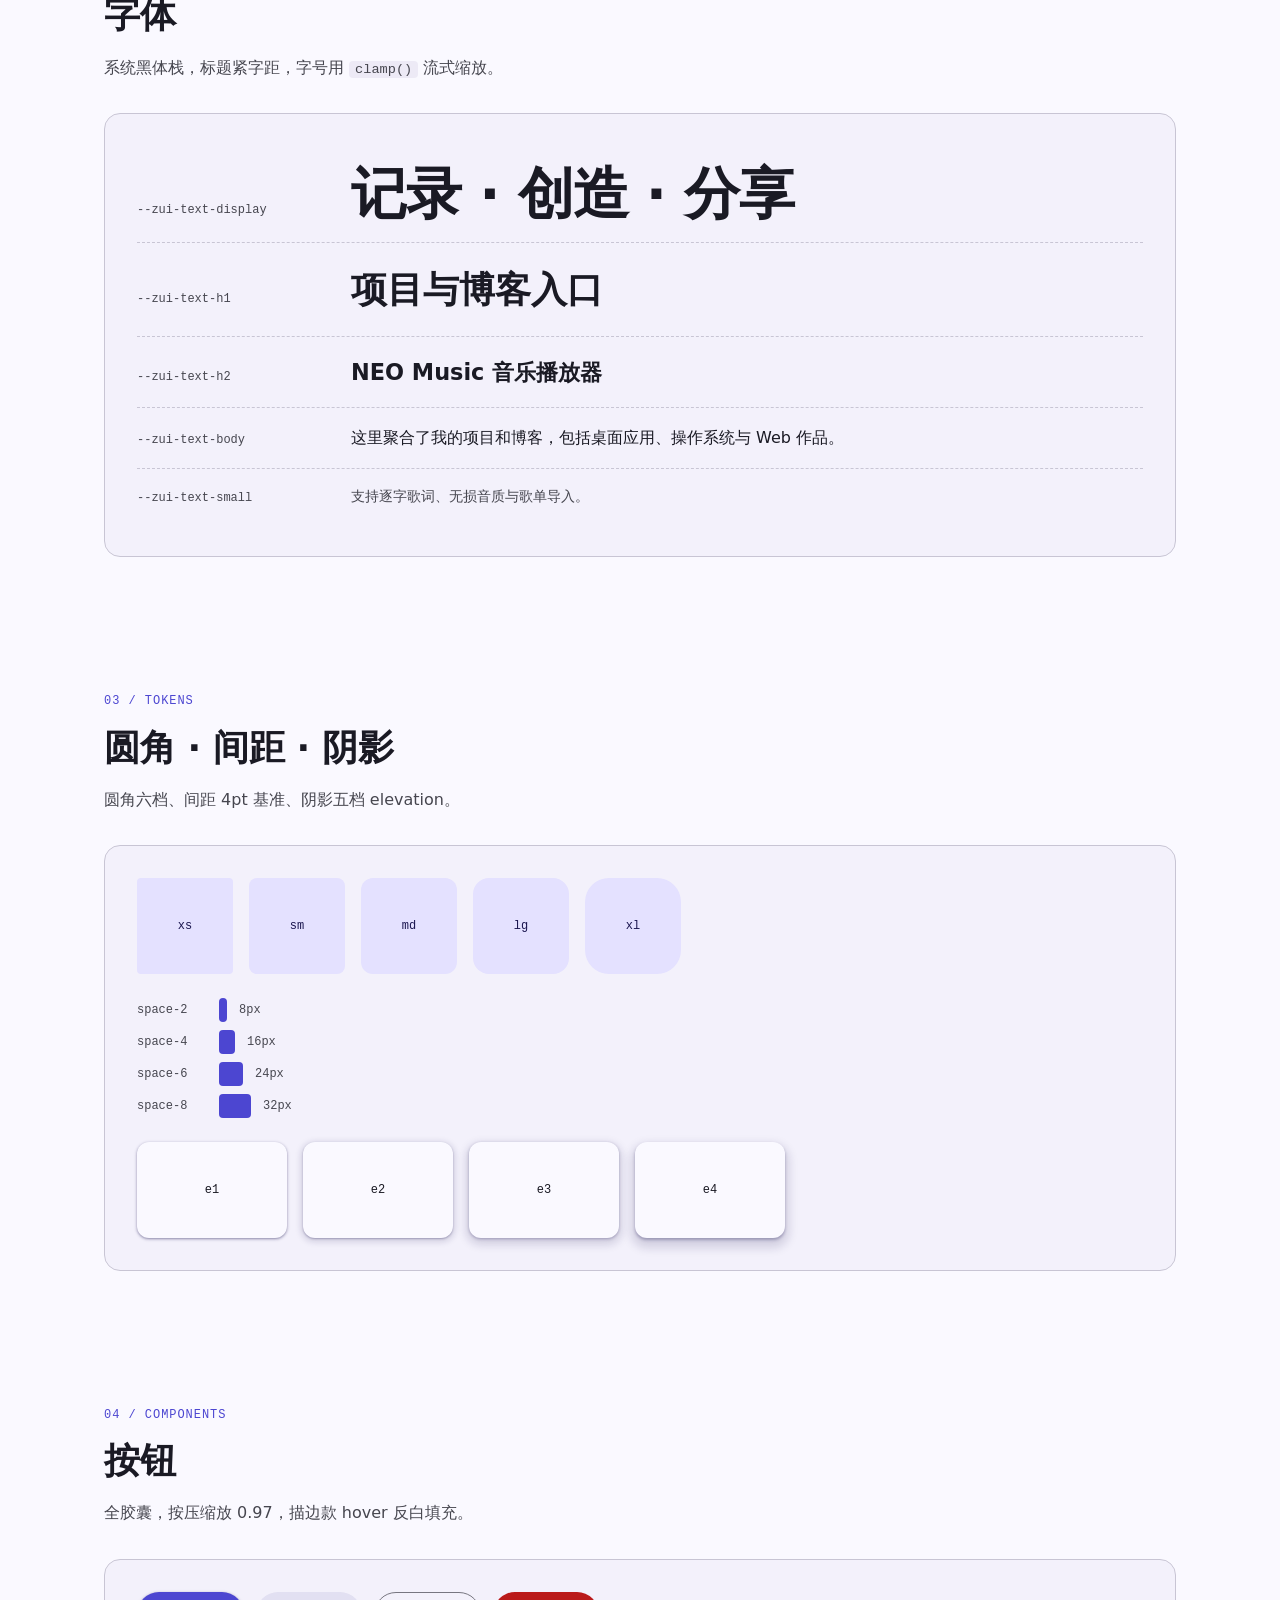
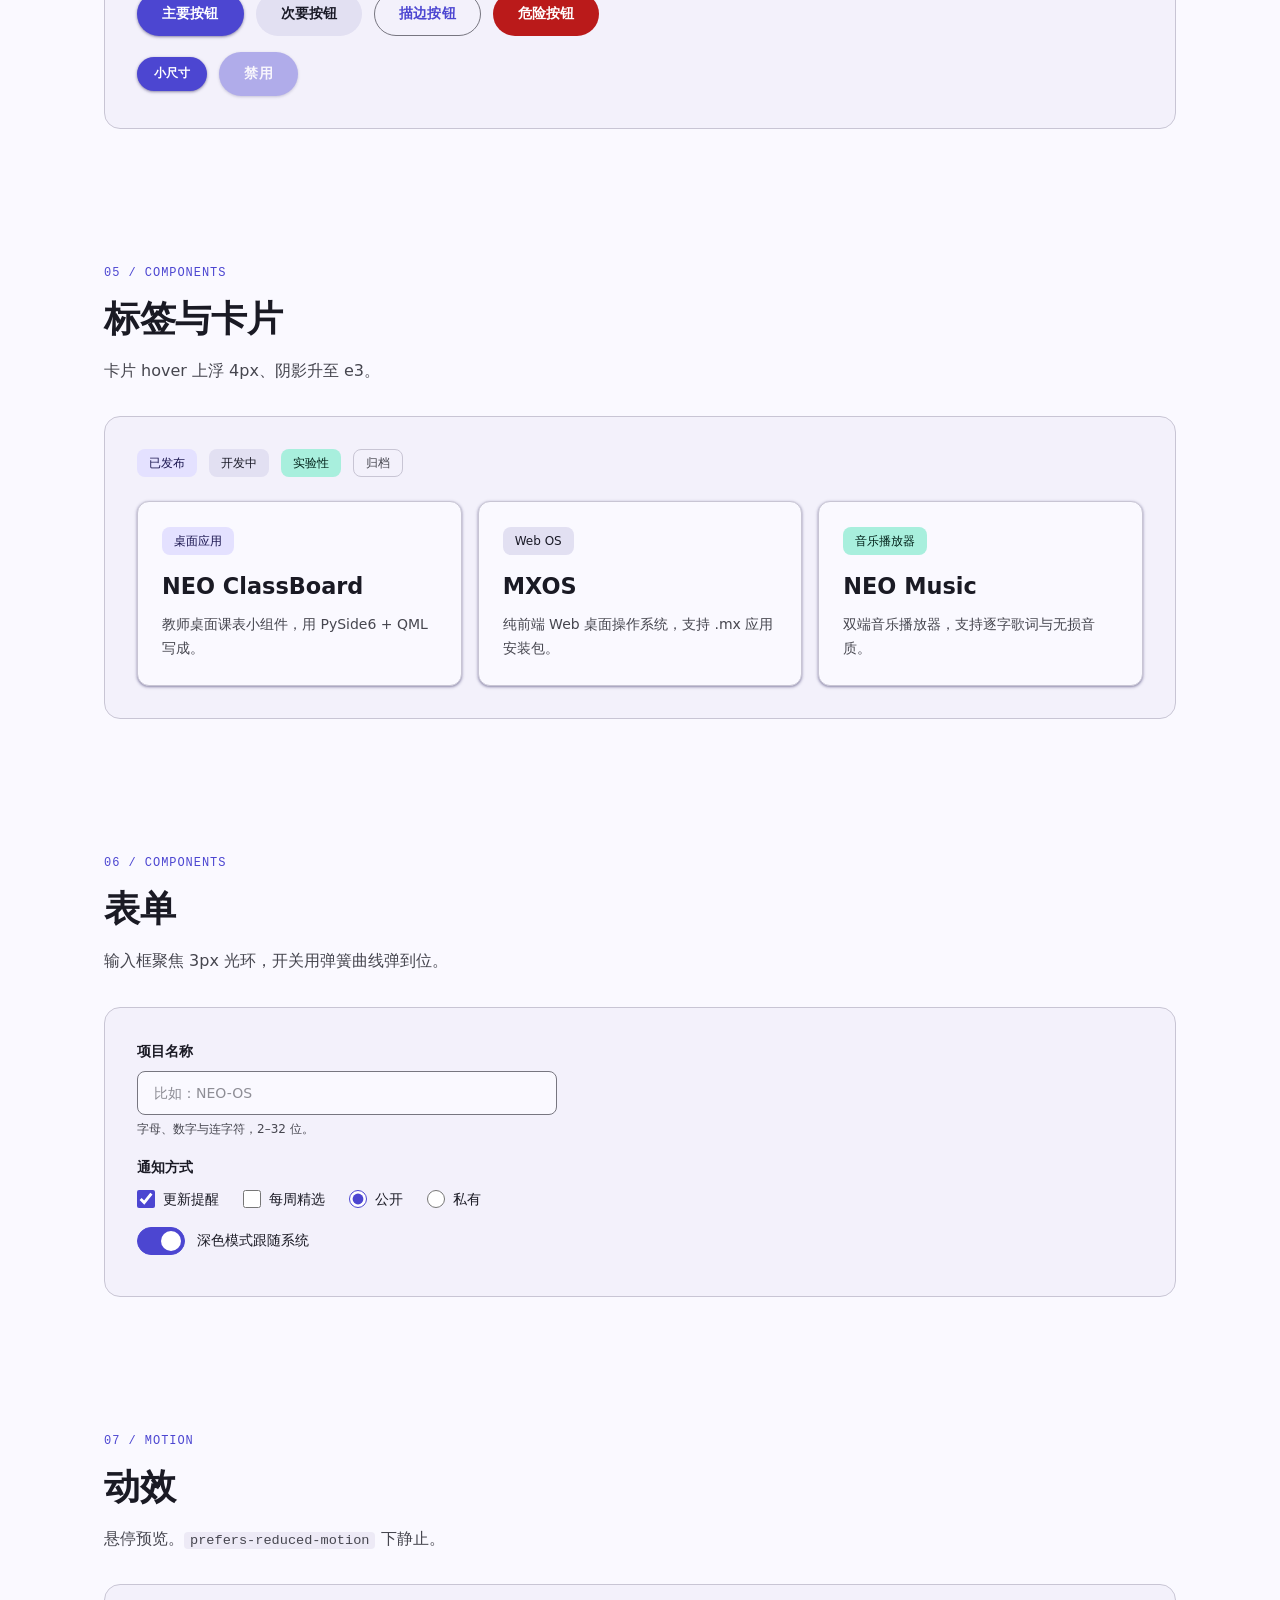
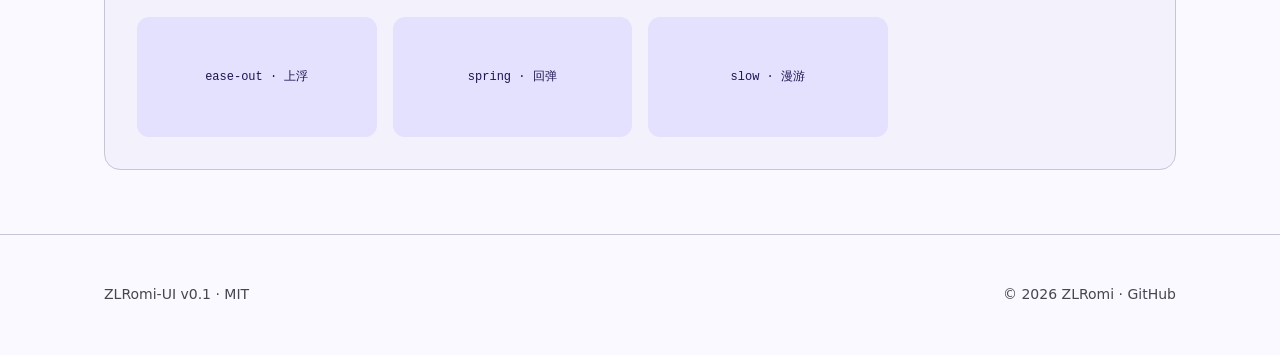
==== commit 0996091b: "去除hover旋转，修复开关与动效，署名ZLRomi并精简文案" ====
--- a/index.html
+++ b/index.html
@@ -3,7 +3,7 @@
 <head>
   <meta charset="UTF-8">
   <meta name="viewport" content="width=device-width, initial-scale=1.0">
-  <meta name="description" content="ZLRomi-UI — 芒辰的个人 UI 设计系统：设计基石、组件与动效展示">
+  <meta name="description" content="ZLRomi-UI：个人设计系统，颜色、字体、形状、组件、动效展示">
   <meta name="theme-color" content="#4c46d1" media="(prefers-color-scheme: light)">
   <meta name="theme-color" content="#12121a" media="(prefers-color-scheme: dark)">
   <link rel="icon" type="image/svg+xml" href="logo.svg">
@@ -41,14 +41,14 @@
     <section class="zui-hero">
       <div class="zui-container">
         <span class="zui-eyebrow">ZLRomi-UI · v0.1</span>
-        <h1 class="zui-hero-title">一套属于自己的 <span class="accent">UI 语言</span></h1>
+        <h1 class="zui-hero-title">ZLRomi-UI <span class="accent">设计系统</span></h1>
         <p class="zui-hero-sub">
-          霓紫种子色、4pt 间距、胶囊圆角、五档阴影。所有数值都是变量 ——
-          换主题只换一套 token，点击任意色卡即可复制色值。
+          颜色、字体、圆角、间距、阴影、组件、动效，共 7 个区块。
+          全部收敛为 CSS 变量，点色卡复制色值。
         </p>
         <div class="zui-hero-actions">
-          <a href="#color" class="zui-btn zui-btn-primary">浏览基石</a>
-          <a href="#buttons" class="zui-btn zui-btn-outline">看组件</a>
+          <a href="#color" class="zui-btn zui-btn-primary">颜色</a>
+          <a href="#buttons" class="zui-btn zui-btn-outline">按钮</a>
         </div>
       </div>
     </section>
@@ -58,7 +58,7 @@
         <div class="zui-section-head zui-reveal">
           <span class="zui-section-index">01 / TOKENS</span>
           <h2 class="zui-section-title">颜色</h2>
-          <p class="zui-section-desc">点击色卡复制 HEX。主色 <code>--zui-primary</code>，容器色用于大面积填充。</p>
+          <p class="zui-section-desc">16 个token，点色卡复制色值。</p>
         </div>
         <div class="zui-demo zui-reveal" style="--zui-reveal-delay: 80ms">
           <div class="zui-swatches" id="swatches"></div>
@@ -205,7 +205,7 @@
         <div class="zui-section-head zui-reveal">
           <span class="zui-section-index">07 / MOTION</span>
           <h2 class="zui-section-title">动效</h2>
-          <p class="zui-section-desc">悬停试试。减弱动态偏好下全部静止。</p>
+          <p class="zui-section-desc">悬停预览。<code>prefers-reduced-motion</code> 下静止。</p>
         </div>
         <div class="zui-demo zui-reveal" style="--zui-reveal-delay: 80ms">
           <div class="zui-motion-grid">
@@ -221,7 +221,7 @@
   <footer class="zui-footer">
     <div class="zui-container zui-footer-inner">
       <span>ZLRomi-UI v0.1 · MIT</span>
-      <span>© <span id="year">2026</span> 芒辰 · <a href="https://github.com/ZLRomi/ZLRomi-UI">GitHub</a></span>
+      <span>© <span id="year">2026</span> ZLRomi · <a href="https://github.com/ZLRomi/ZLRomi-UI">GitHub</a></span>
     </div>
   </footer>
 
--- a/css/components.css
+++ b/css/components.css
@@ -80,7 +80,7 @@
 }
 
 .zui-brand:hover .zui-logo {
-  transform: rotate(-8deg) scale(1.06);
+  transform: scale(1.08);
 }
 
 .zui-nav {
@@ -198,6 +198,12 @@
 
 .zui-hero-title .accent {
   color: var(--zui-primary);
+}
+
+/* 签名细节：品牌选中色 */
+::selection {
+  background: var(--zui-primary);
+  color: var(--zui-on-primary);
 }
 
 .zui-hero-sub {
@@ -594,10 +600,11 @@
 .zui-switch-track::after {
   content: "";
   position: absolute;
-  top: 3px;
+  top: 50%;
   left: 3px;
   width: 20px;
   height: 20px;
+  margin-top: -10px;
   border-radius: 50%;
   background: var(--zui-on-surface-variant);
   transition: transform var(--zui-duration-base) var(--zui-ease-spring),
@@ -638,14 +645,20 @@
   cursor: pointer;
 }
 
+.zui-motion-base {
+  transition: transform var(--zui-duration-base) var(--zui-ease-out);
+}
+
 .zui-motion-base:hover {
-  transition: transform var(--zui-duration-base) var(--zui-ease-out);
   transform: translateY(-6px);
 }
 
+.zui-motion-spring {
+  transition: transform var(--zui-duration-slow) var(--zui-ease-spring);
+}
+
 .zui-motion-spring:hover {
-  transition: transform var(--zui-duration-slow) var(--zui-ease-spring);
-  transform: scale(1.06) rotate(-2deg);
+  transform: scale(1.05);
 }
 
 .zui-motion-slow {
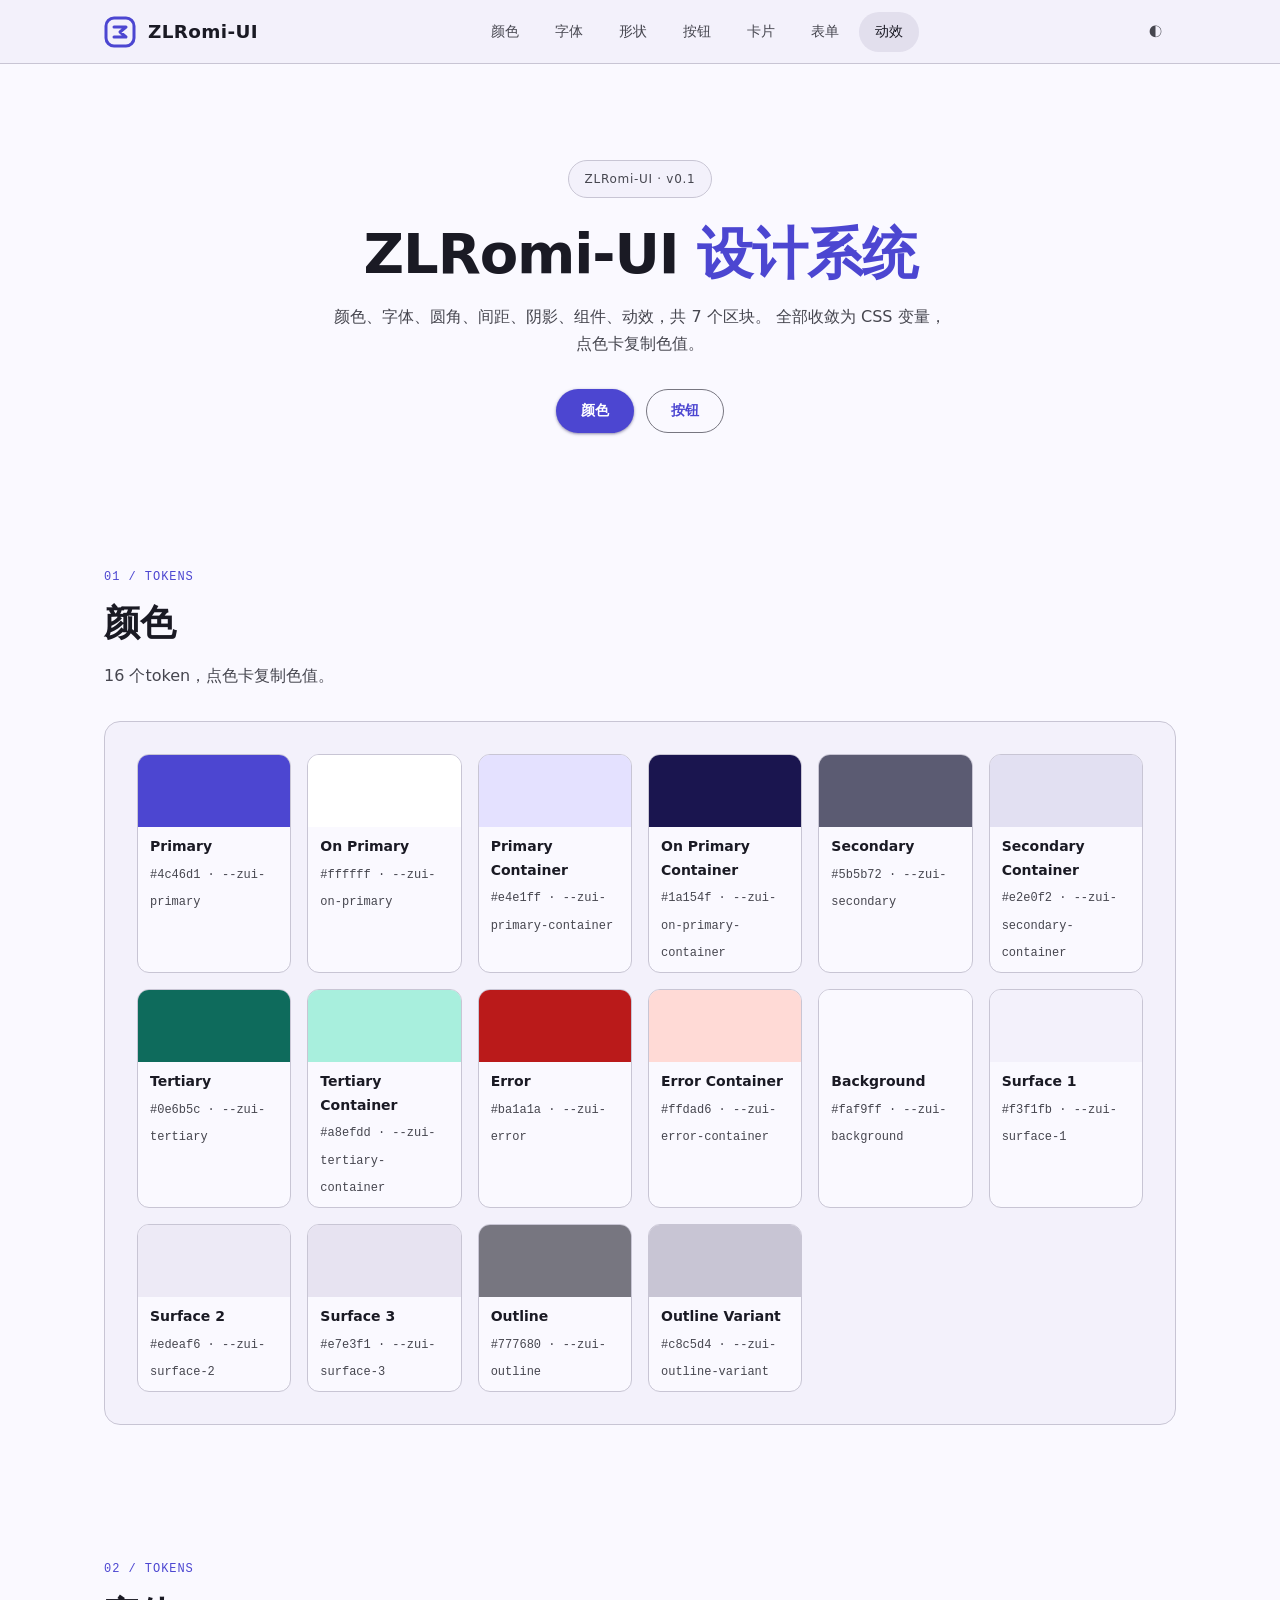
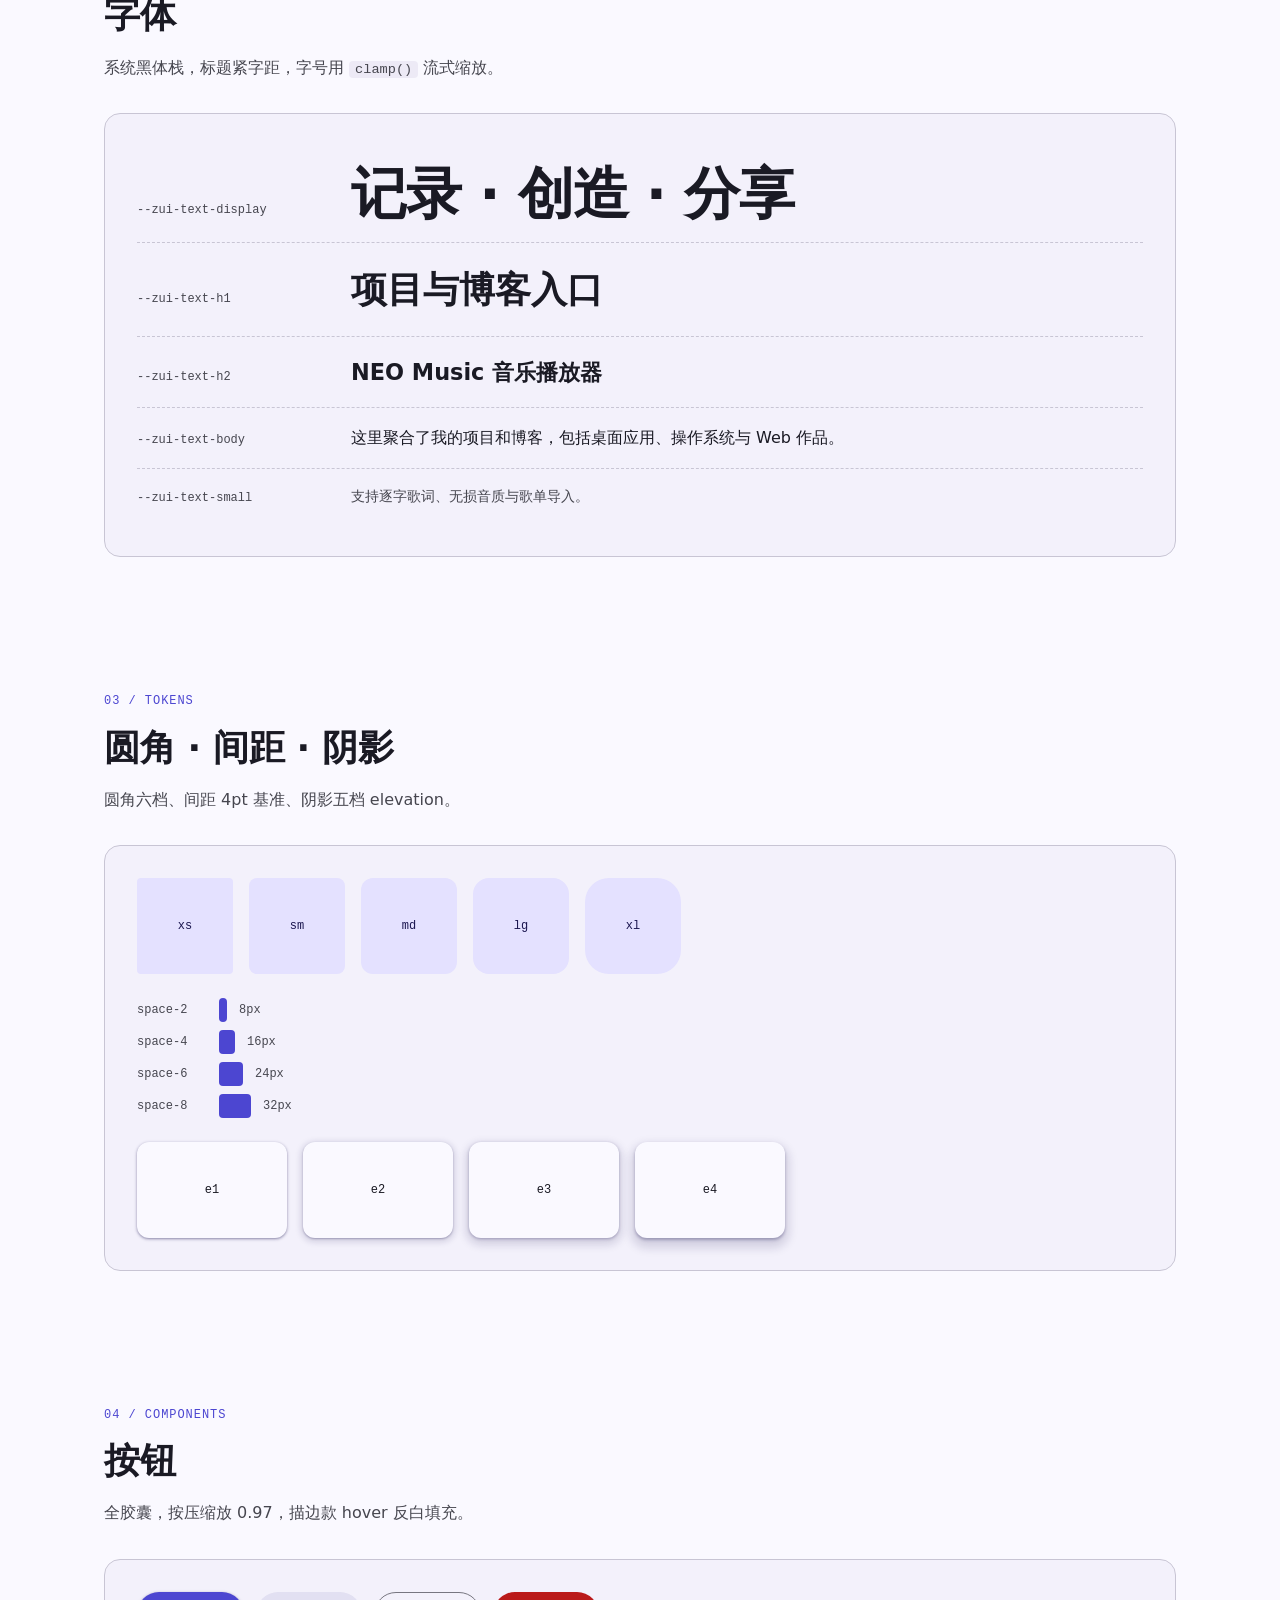
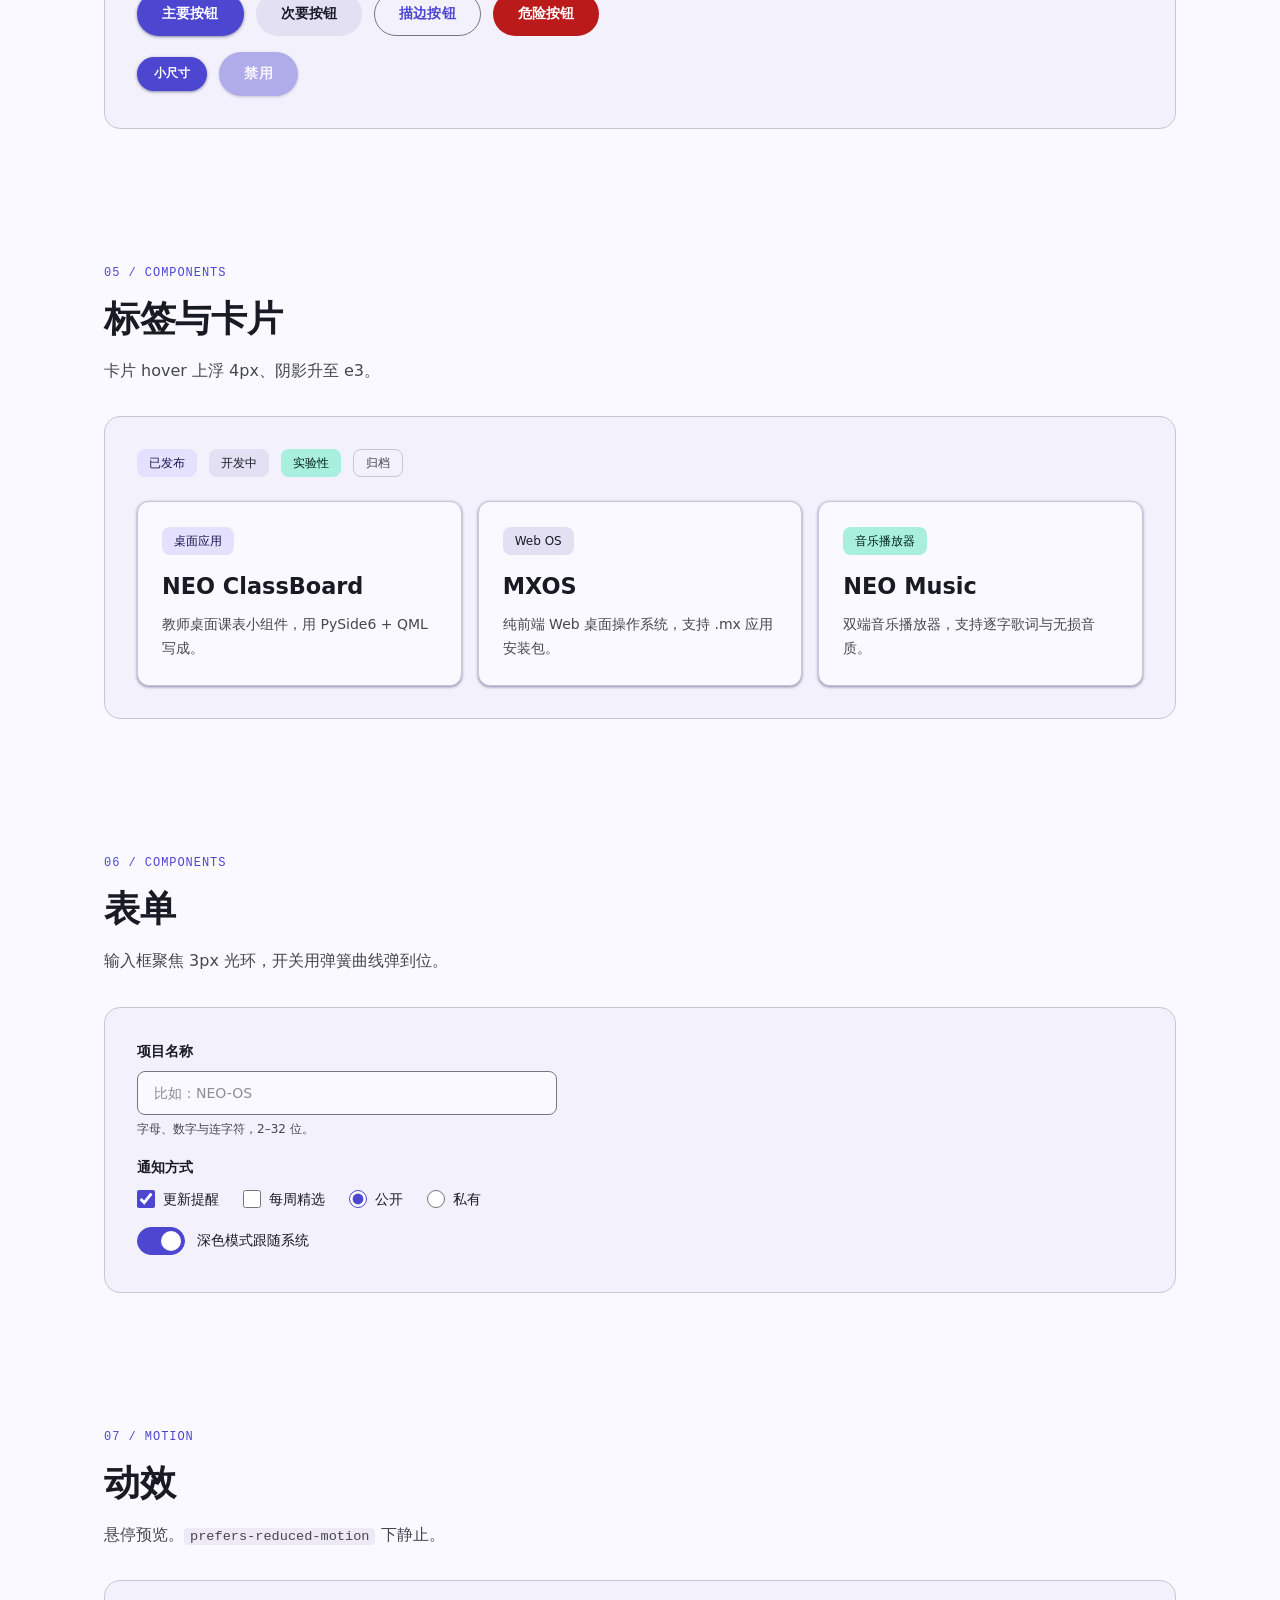
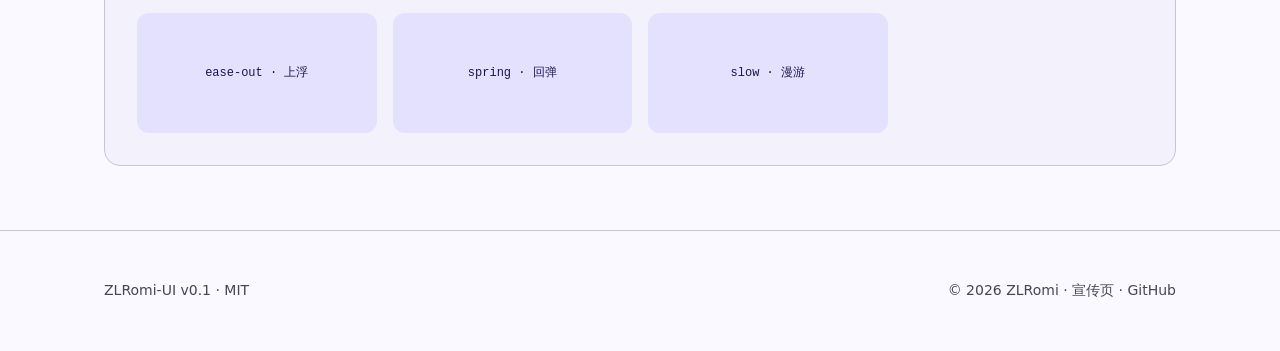
==== commit 7d49be47: "新增宣传页promo.html，页脚互链" ====
--- a/index.html
+++ b/index.html
@@ -221,7 +221,7 @@
   <footer class="zui-footer">
     <div class="zui-container zui-footer-inner">
       <span>ZLRomi-UI v0.1 · MIT</span>
-      <span>© <span id="year">2026</span> ZLRomi · <a href="https://github.com/ZLRomi/ZLRomi-UI">GitHub</a></span>
+      <span>© <span id="year">2026</span> ZLRomi · <a href="promo.html">宣传页</a> · <a href="https://github.com/ZLRomi/ZLRomi-UI">GitHub</a></span>
     </div>
   </footer>
 
--- a/css/components.css
+++ b/css/components.css
@@ -587,24 +587,24 @@
 }
 
 .zui-switch-track {
+  display: inline-flex;
+  align-items: center;
+  flex-shrink: 0;
   width: 48px;
   height: 28px;
+  padding: 0 3px;
   border-radius: var(--zui-radius-full);
   background: var(--zui-surface-variant);
   border: 1px solid var(--zui-outline);
-  position: relative;
   transition: background-color var(--zui-duration-base) var(--zui-ease-out),
     border-color var(--zui-duration-base) var(--zui-ease-out);
 }
 
 .zui-switch-track::after {
   content: "";
-  position: absolute;
-  top: 50%;
-  left: 3px;
   width: 20px;
   height: 20px;
-  margin-top: -10px;
+  flex-shrink: 0;
   border-radius: 50%;
   background: var(--zui-on-surface-variant);
   transition: transform var(--zui-duration-base) var(--zui-ease-spring),
